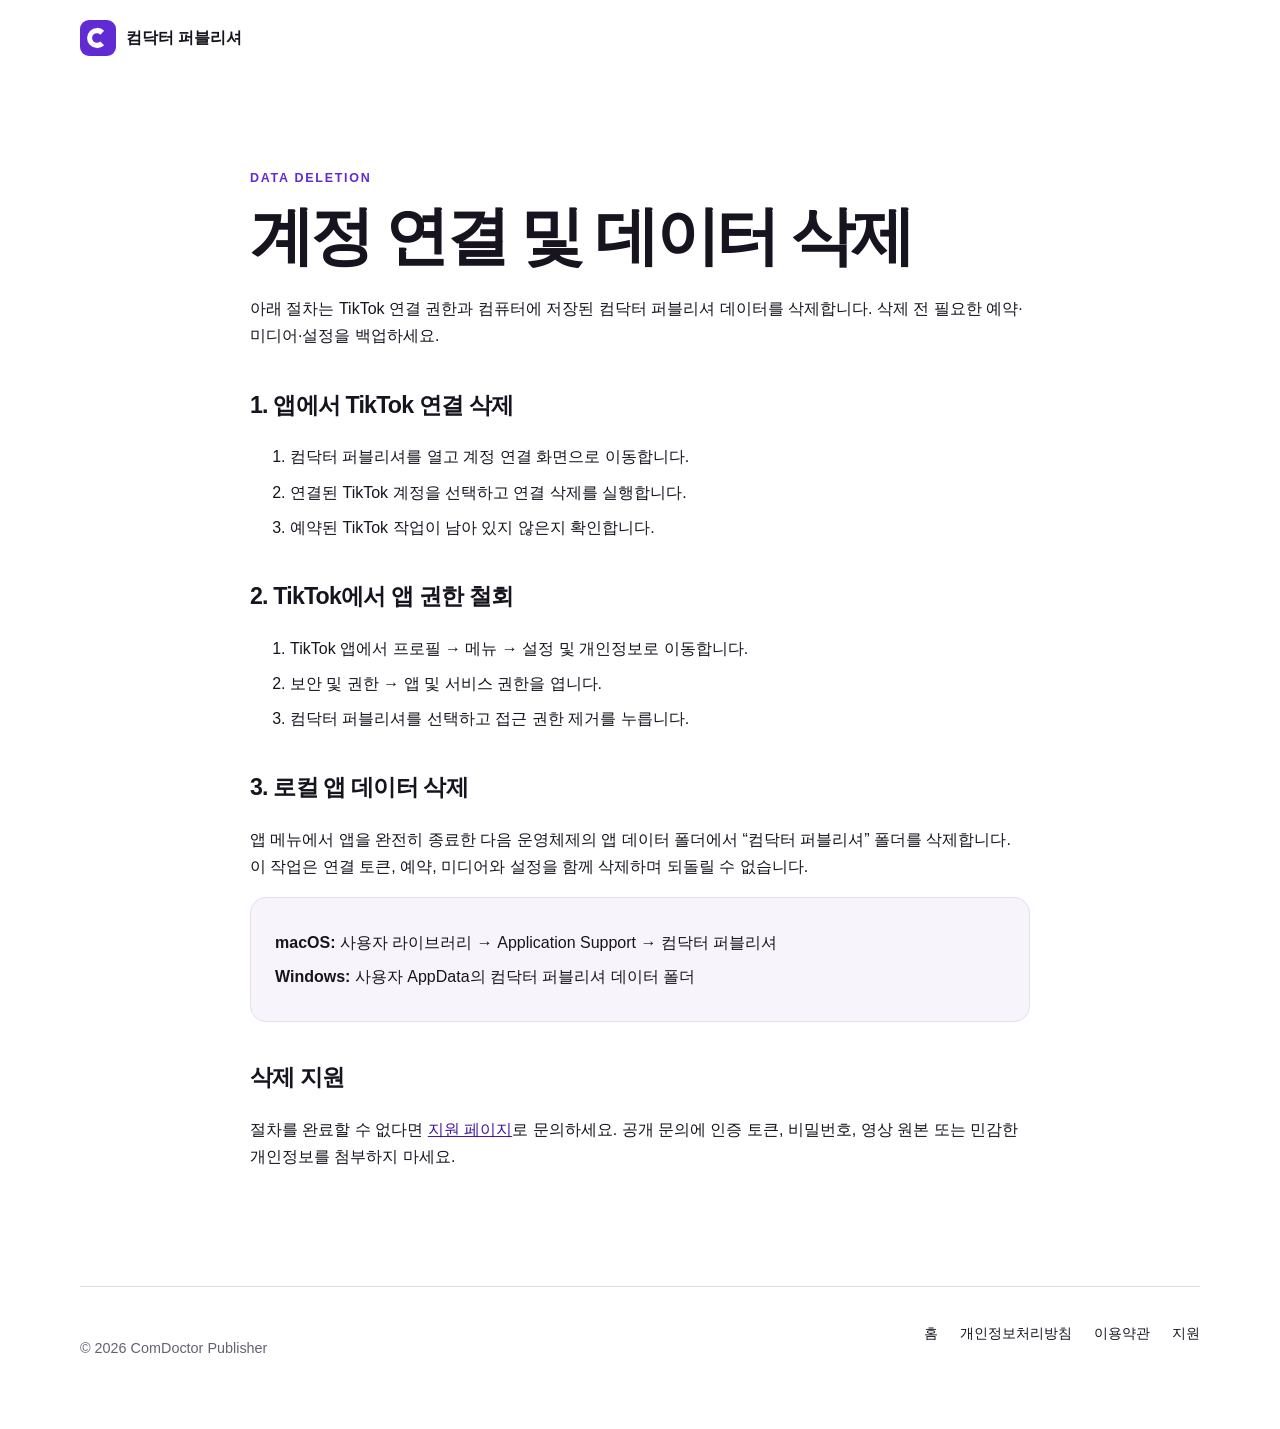
==== data-deletion.html @ 58f0ae3b "Publish ComDoctor Publisher website" ====
<!doctype html>
<html lang="ko">
  <head>
    <meta charset="utf-8" />
    <meta name="viewport" content="width=device-width, initial-scale=1" />
    <title>데이터 삭제 | 컴닥터 퍼블리셔</title>
    <link rel="icon" href="favicon.svg" />
    <link rel="stylesheet" href="styles.css" />
  </head>
  <body>
    <header class="site-header"><a class="brand" href="index.html"><img src="favicon.svg" alt="" width="36" height="36" /><span>컴닥터 퍼블리셔</span></a></header>
    <main class="document">
      <p class="eyebrow">DATA DELETION</p>
      <h1>계정 연결 및 데이터 삭제</h1>
      <p>아래 절차는 TikTok 연결 권한과 컴퓨터에 저장된 컴닥터 퍼블리셔 데이터를 삭제합니다. 삭제 전 필요한 예약·미디어·설정을 백업하세요.</p>

      <h2>1. 앱에서 TikTok 연결 삭제</h2>
      <ol>
        <li>컴닥터 퍼블리셔를 열고 계정 연결 화면으로 이동합니다.</li>
        <li>연결된 TikTok 계정을 선택하고 연결 삭제를 실행합니다.</li>
        <li>예약된 TikTok 작업이 남아 있지 않은지 확인합니다.</li>
      </ol>

      <h2>2. TikTok에서 앱 권한 철회</h2>
      <ol>
        <li>TikTok 앱에서 프로필 → 메뉴 → 설정 및 개인정보로 이동합니다.</li>
        <li>보안 및 권한 → 앱 및 서비스 권한을 엽니다.</li>
        <li>컴닥터 퍼블리셔를 선택하고 접근 권한 제거를 누릅니다.</li>
      </ol>

      <h2>3. 로컬 앱 데이터 삭제</h2>
      <p>앱 메뉴에서 앱을 완전히 종료한 다음 운영체제의 앱 데이터 폴더에서 “컴닥터 퍼블리셔” 폴더를 삭제합니다. 이 작업은 연결 토큰, 예약, 미디어와 설정을 함께 삭제하며 되돌릴 수 없습니다.</p>
      <div class="notice">
        <p><strong>macOS:</strong> 사용자 라이브러리 → Application Support → 컴닥터 퍼블리셔</p>
        <p><strong>Windows:</strong> 사용자 AppData의 컴닥터 퍼블리셔 데이터 폴더</p>
      </div>

      <h2>삭제 지원</h2>
      <p>절차를 완료할 수 없다면 <a href="support.html">지원 페이지</a>로 문의하세요. 공개 문의에 인증 토큰, 비밀번호, 영상 원본 또는 민감한 개인정보를 첨부하지 마세요.</p>
    </main>
    <footer><p>© 2026 ComDoctor Publisher</p><nav><a href="index.html">홈</a><a href="privacy.html">개인정보처리방침</a><a href="terms.html">이용약관</a><a href="support.html">지원</a></nav></footer>
  </body>
</html>
---- styles.css ----
:root {
  color-scheme: light;
  --ink: #17141f;
  --muted: #676171;
  --brand: #612bd3;
  --brand-dark: #4219a0;
  --surface: #f7f5fb;
  --line: #e4deed;
  --white: #fff;
}

* { box-sizing: border-box; }
html { scroll-behavior: smooth; }
body {
  margin: 0;
  color: var(--ink);
  background: var(--white);
  font-family: -apple-system, BlinkMacSystemFont, "Segoe UI", sans-serif;
  line-height: 1.7;
}
a { color: var(--brand-dark); }
.site-header, main, footer { width: min(1120px, calc(100% - 40px)); margin-inline: auto; }
.site-header {
  min-height: 76px;
  display: flex;
  align-items: center;
  justify-content: space-between;
  gap: 24px;
}
.site-header nav, footer nav { display: flex; flex-wrap: wrap; gap: 22px; }
.site-header nav a, footer nav a { color: var(--ink); text-decoration: none; }
.brand { display: flex; align-items: center; gap: 10px; color: var(--ink); font-weight: 800; text-decoration: none; }
.hero { padding: 110px 0 95px; background: radial-gradient(circle at 80% 10%, #ede4ff 0, transparent 32%); }
.eyebrow { color: var(--brand); font-size: .78rem; font-weight: 800; letter-spacing: .14em; }
h1 { margin: 10px 0 24px; font-size: clamp(2.5rem, 7vw, 5.2rem); line-height: 1.08; letter-spacing: -.055em; }
h2 { margin: 8px 0 24px; font-size: clamp(1.8rem, 4vw, 2.8rem); line-height: 1.2; letter-spacing: -.035em; }
h3 { margin-top: 0; }
.lead { max-width: 690px; color: var(--muted); font-size: 1.18rem; }
.actions { display: flex; flex-wrap: wrap; gap: 12px; margin-top: 32px; }
.button { display: inline-block; padding: 12px 20px; border: 1px solid var(--brand); border-radius: 10px; background: var(--brand); color: white; font-weight: 700; text-decoration: none; }
.button.secondary { background: white; color: var(--brand-dark); }
main > section:not(.hero) { padding: 82px 0; border-top: 1px solid var(--line); }
.grid { display: grid; grid-template-columns: repeat(3, 1fr); gap: 18px; }
.card, .notice, details { padding: 24px; border: 1px solid var(--line); border-radius: 16px; background: var(--surface); }
.card p, .updated { color: var(--muted); }
.split { display: grid; grid-template-columns: 1fr 1fr; gap: 64px; }
.steps { margin: 0; padding: 0; list-style: none; }
.steps li { display: flex; align-items: flex-start; gap: 14px; padding: 16px 0; border-bottom: 1px solid var(--line); }
.steps span { min-width: 30px; height: 30px; border-radius: 50%; background: var(--brand); color: white; text-align: center; font-weight: 800; line-height: 30px; }
.notice p { margin: 7px 0; }
details { margin-bottom: 12px; }
summary { cursor: pointer; font-weight: 750; }
.document { max-width: 780px; padding: 80px 0 100px; }
.document h1 { font-size: clamp(2.4rem, 6vw, 4rem); }
.document h2 { margin-top: 42px; font-size: 1.45rem; }
.document li { margin-bottom: 8px; }
footer { display: flex; justify-content: space-between; gap: 24px; padding: 34px 0 54px; border-top: 1px solid var(--line); color: var(--muted); font-size: .9rem; }

@media (max-width: 720px) {
  .site-header { align-items: flex-start; flex-direction: column; padding: 18px 0; }
  .hero { padding: 75px 0; }
  .grid, .split { grid-template-columns: 1fr; }
  .split { gap: 30px; }
  footer { flex-direction: column; }
}
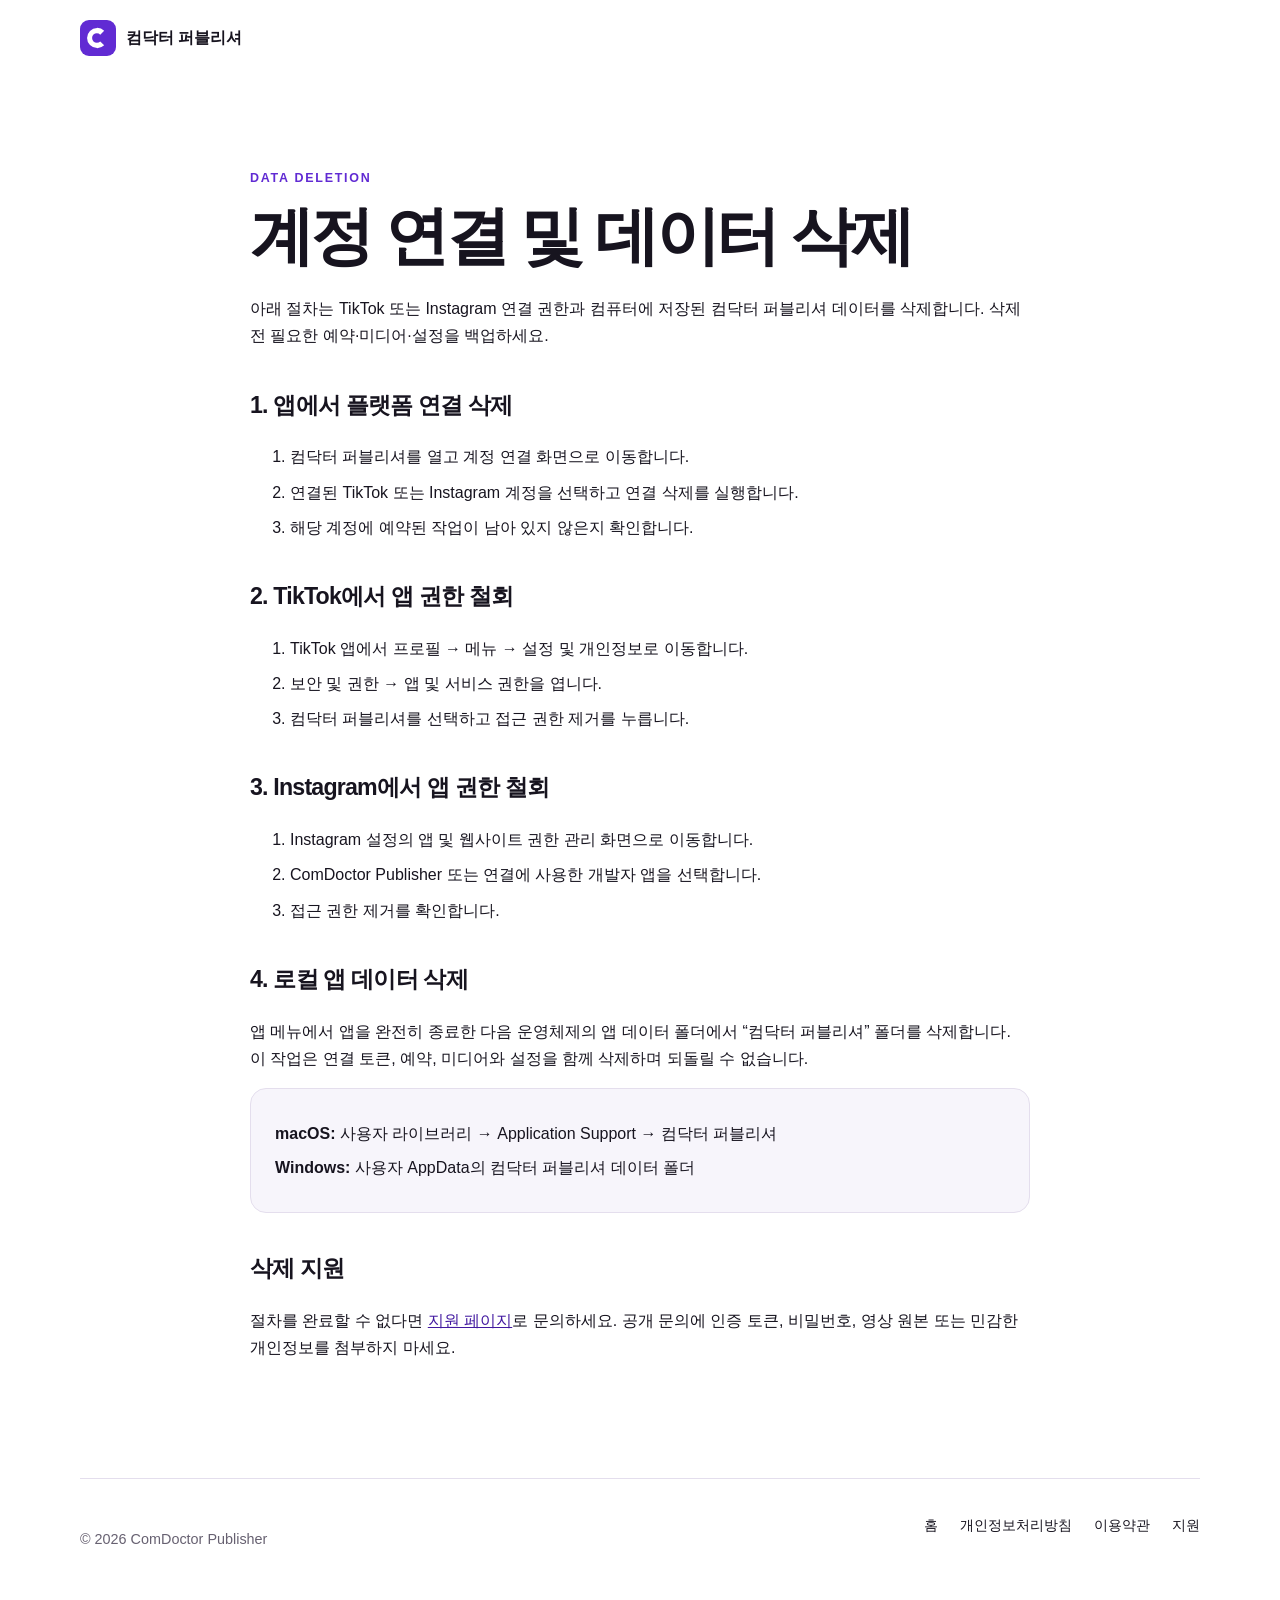
==== commit 74a7dad3: "Add Instagram OAuth callback and disclosures" ====
--- a/data-deletion.html
+++ b/data-deletion.html
@@ -12,13 +12,13 @@
     <main class="document">
       <p class="eyebrow">DATA DELETION</p>
       <h1>계정 연결 및 데이터 삭제</h1>
-      <p>아래 절차는 TikTok 연결 권한과 컴퓨터에 저장된 컴닥터 퍼블리셔 데이터를 삭제합니다. 삭제 전 필요한 예약·미디어·설정을 백업하세요.</p>
+      <p>아래 절차는 TikTok 또는 Instagram 연결 권한과 컴퓨터에 저장된 컴닥터 퍼블리셔 데이터를 삭제합니다. 삭제 전 필요한 예약·미디어·설정을 백업하세요.</p>
 
-      <h2>1. 앱에서 TikTok 연결 삭제</h2>
+      <h2>1. 앱에서 플랫폼 연결 삭제</h2>
       <ol>
         <li>컴닥터 퍼블리셔를 열고 계정 연결 화면으로 이동합니다.</li>
-        <li>연결된 TikTok 계정을 선택하고 연결 삭제를 실행합니다.</li>
-        <li>예약된 TikTok 작업이 남아 있지 않은지 확인합니다.</li>
+        <li>연결된 TikTok 또는 Instagram 계정을 선택하고 연결 삭제를 실행합니다.</li>
+        <li>해당 계정에 예약된 작업이 남아 있지 않은지 확인합니다.</li>
       </ol>
 
       <h2>2. TikTok에서 앱 권한 철회</h2>
@@ -28,7 +28,14 @@
         <li>컴닥터 퍼블리셔를 선택하고 접근 권한 제거를 누릅니다.</li>
       </ol>
 
-      <h2>3. 로컬 앱 데이터 삭제</h2>
+      <h2>3. Instagram에서 앱 권한 철회</h2>
+      <ol>
+        <li>Instagram 설정의 앱 및 웹사이트 권한 관리 화면으로 이동합니다.</li>
+        <li>ComDoctor Publisher 또는 연결에 사용한 개발자 앱을 선택합니다.</li>
+        <li>접근 권한 제거를 확인합니다.</li>
+      </ol>
+
+      <h2>4. 로컬 앱 데이터 삭제</h2>
       <p>앱 메뉴에서 앱을 완전히 종료한 다음 운영체제의 앱 데이터 폴더에서 “컴닥터 퍼블리셔” 폴더를 삭제합니다. 이 작업은 연결 토큰, 예약, 미디어와 설정을 함께 삭제하며 되돌릴 수 없습니다.</p>
       <div class="notice">
         <p><strong>macOS:</strong> 사용자 라이브러리 → Application Support → 컴닥터 퍼블리셔</p>
--- a/styles.css
+++ b/styles.css
@@ -37,6 +37,8 @@
 h3 { margin-top: 0; }
 .lead { max-width: 690px; color: var(--muted); font-size: 1.18rem; }
 .actions { display: flex; flex-wrap: wrap; gap: 12px; margin-top: 32px; }
+.download-meta { color: var(--muted); font-size: .9rem; }
+.download-meta code { font-family: ui-monospace, SFMono-Regular, Menlo, monospace; }
 .button { display: inline-block; padding: 12px 20px; border: 1px solid var(--brand); border-radius: 10px; background: var(--brand); color: white; font-weight: 700; text-decoration: none; }
 .button.secondary { background: white; color: var(--brand-dark); }
 main > section:not(.hero) { padding: 82px 0; border-top: 1px solid var(--line); }
@@ -48,6 +50,7 @@
 .steps li { display: flex; align-items: flex-start; gap: 14px; padding: 16px 0; border-bottom: 1px solid var(--line); }
 .steps span { min-width: 30px; height: 30px; border-radius: 50%; background: var(--brand); color: white; text-align: center; font-weight: 800; line-height: 30px; }
 .notice p { margin: 7px 0; }
+.install-title { margin-top: 34px; }
 details { margin-bottom: 12px; }
 summary { cursor: pointer; font-weight: 750; }
 .document { max-width: 780px; padding: 80px 0 100px; }
